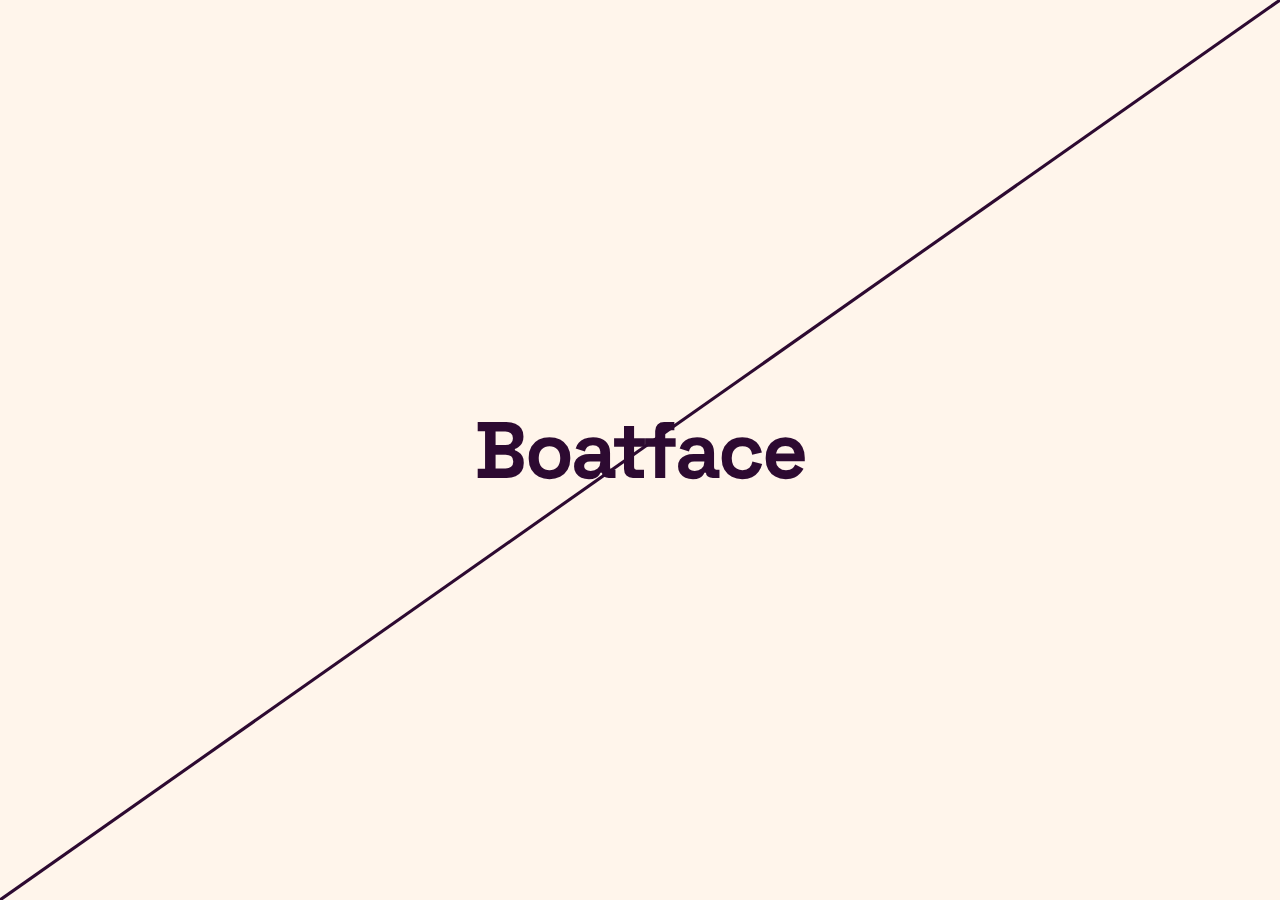
==== index.html @ 2e62689f "Create index.html" ====
<!DOCTYPE html>
<html lang="en">
<head>
    <meta charset="UTF-8">
    <meta name="viewport" content="width=device-width, initial-scale=1.0">
    <title>Boatface</title>
    <link rel="preconnect" href="https://fonts.googleapis.com">
    <link rel="preconnect" href="https://fonts.gstatic.com" crossorigin>
    <link href="https://fonts.googleapis.com/css2?family=Space+Grotesk:wght@700&display=swap" rel="stylesheet">
    <style>
        body {
            margin: 0;
            height: 100vh;
            background-color: #FFF5EB;
            display: flex;
            justify-content: center;
            align-items: center;
            overflow: hidden;
            position: relative;
        }

        h1 {
            font-family: 'Space Grotesk', sans-serif;
            font-size: 5rem;
            color: #2D0A31;
            z-index: 2;
            letter-spacing: -0.03em;
        }

        svg {
            position: absolute;
            width: 100%;
            height: 100%;
            z-index: 1;
        }
    </style>
</head>
<body>
    <svg viewBox="0 0 100 100" preserveAspectRatio="none">
        <line x1="0" y1="100" x2="100" y2="0" stroke="#2D0A31" stroke-width="0.3"/>
    </svg>
    <h1>Boatface</h1>
</body>
</html>
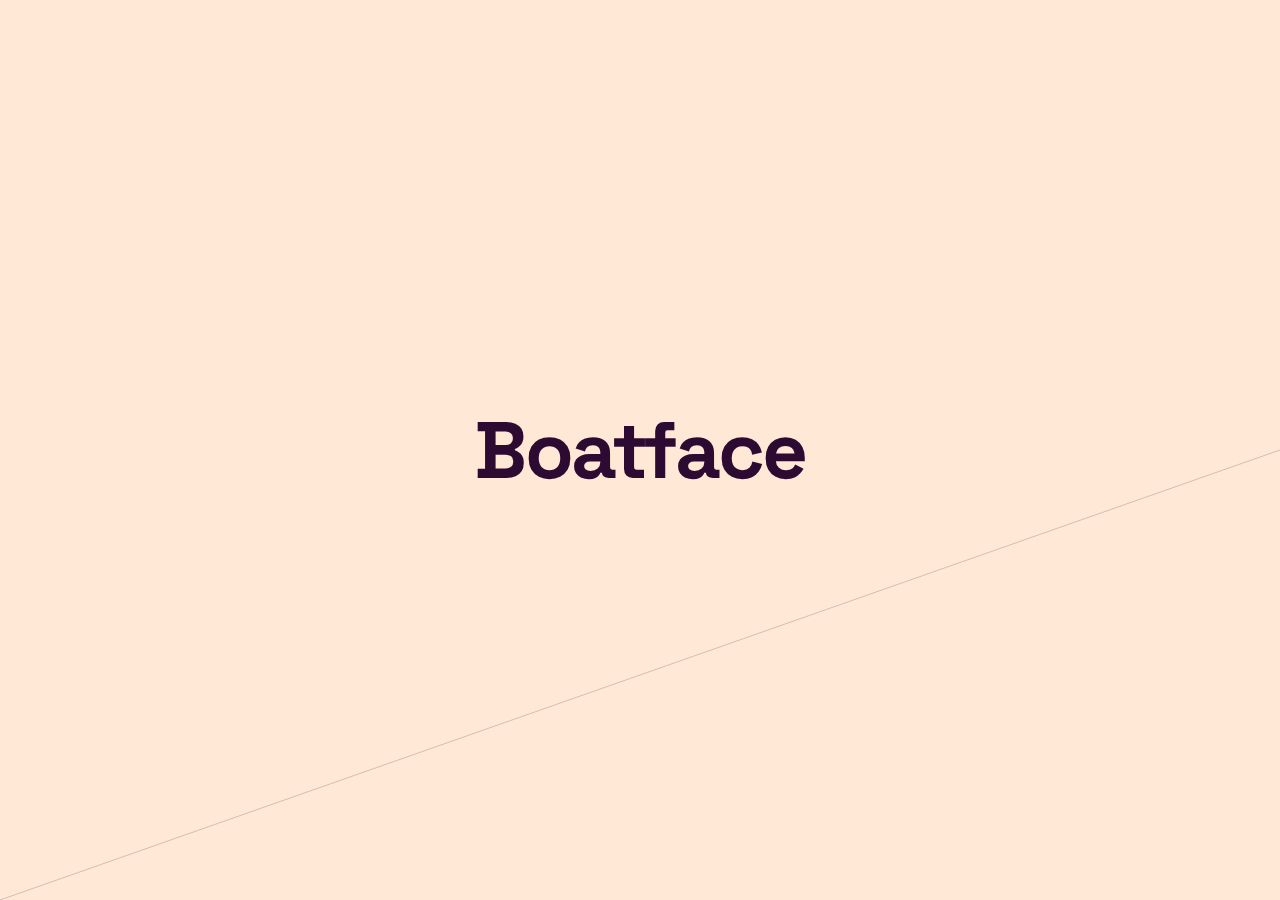
==== commit b9fb04a8: "Update index.html" ====
--- a/index.html
+++ b/index.html
@@ -11,7 +11,7 @@
         body {
             margin: 0;
             height: 100vh;
-            background-color: #FFF5EB;
+            background-color: #FFE8D6;
             display: flex;
             justify-content: center;
             align-items: center;
@@ -37,7 +37,15 @@
 </head>
 <body>
     <svg viewBox="0 0 100 100" preserveAspectRatio="none">
-        <line x1="0" y1="100" x2="100" y2="0" stroke="#2D0A31" stroke-width="0.3"/>
+        <defs>
+            <linearGradient id="lineGradient" x1="0%" y1="100%" x2="100%" y2="0%">
+                <stop offset="0%" style="stroke-width:2;"/>
+                <stop offset="100%" style="stroke-width:0.1;"/>
+            </linearGradient>
+        </defs>
+        <line x1="0" y1="100" x2="100" y2="50" stroke="#2D0A31" stroke-width="1.5" vector-effect="non-scaling-stroke">
+            <animate attributeName="stroke-width" values="2;0.2" dur="1ms" fill="freeze"/>
+        </line>
     </svg>
     <h1>Boatface</h1>
 </body>
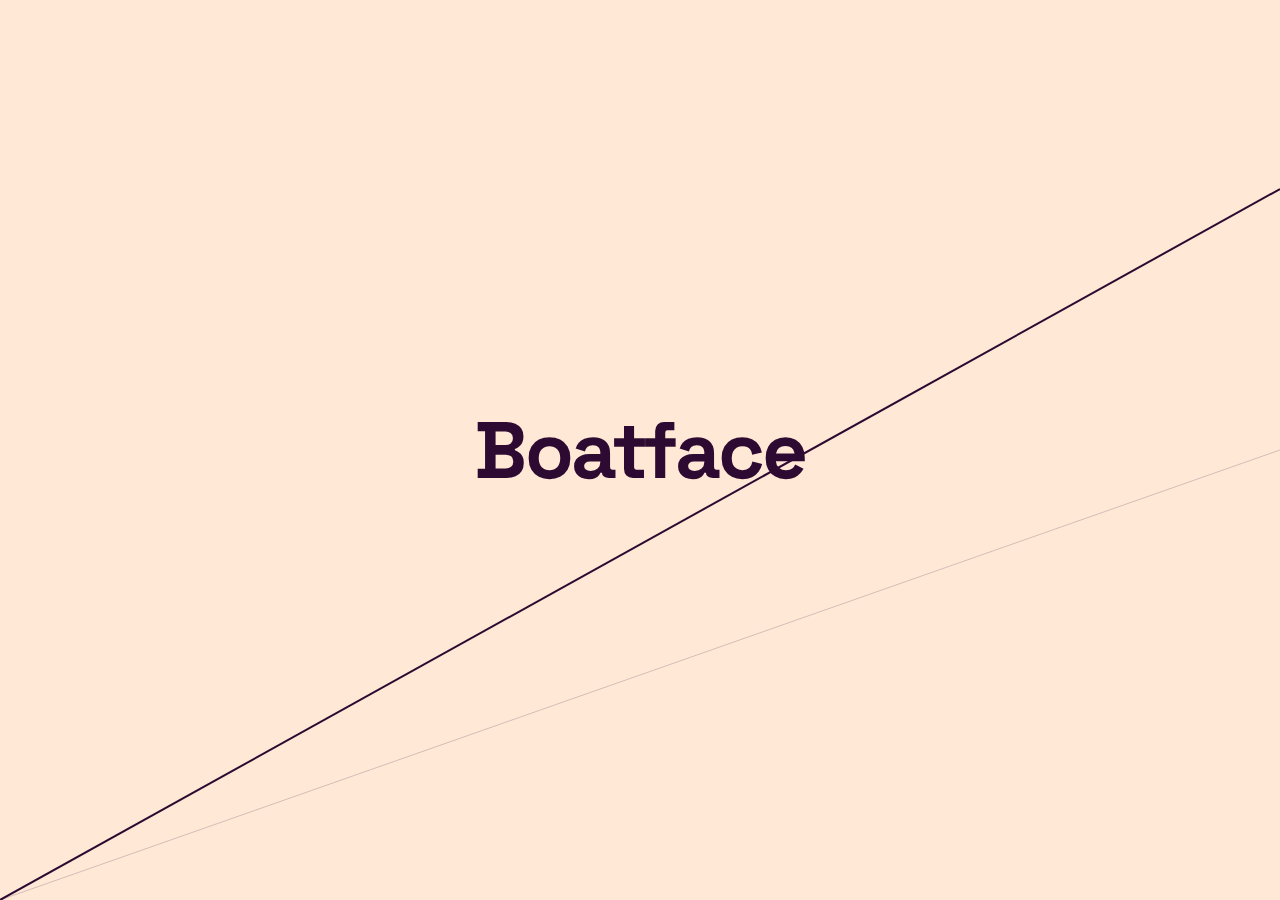
==== commit 31f81f25: "Update index.html" ====
--- a/index.html
+++ b/index.html
@@ -46,6 +46,10 @@
         <line x1="0" y1="100" x2="100" y2="50" stroke="#2D0A31" stroke-width="1.5" vector-effect="non-scaling-stroke">
             <animate attributeName="stroke-width" values="2;0.2" dur="1ms" fill="freeze"/>
         </line>
+        <line x1="0" y1="100" x2="100" y2="21" stroke="#2D0A31" stroke-width="1.5" vector-effect="non-scaling-stroke">
+            <animate attributeName="stroke-width" values="2" dur="1ms" fill="freeze"/>
+        </line>
+
     </svg>
     <h1>Boatface</h1>
 </body>
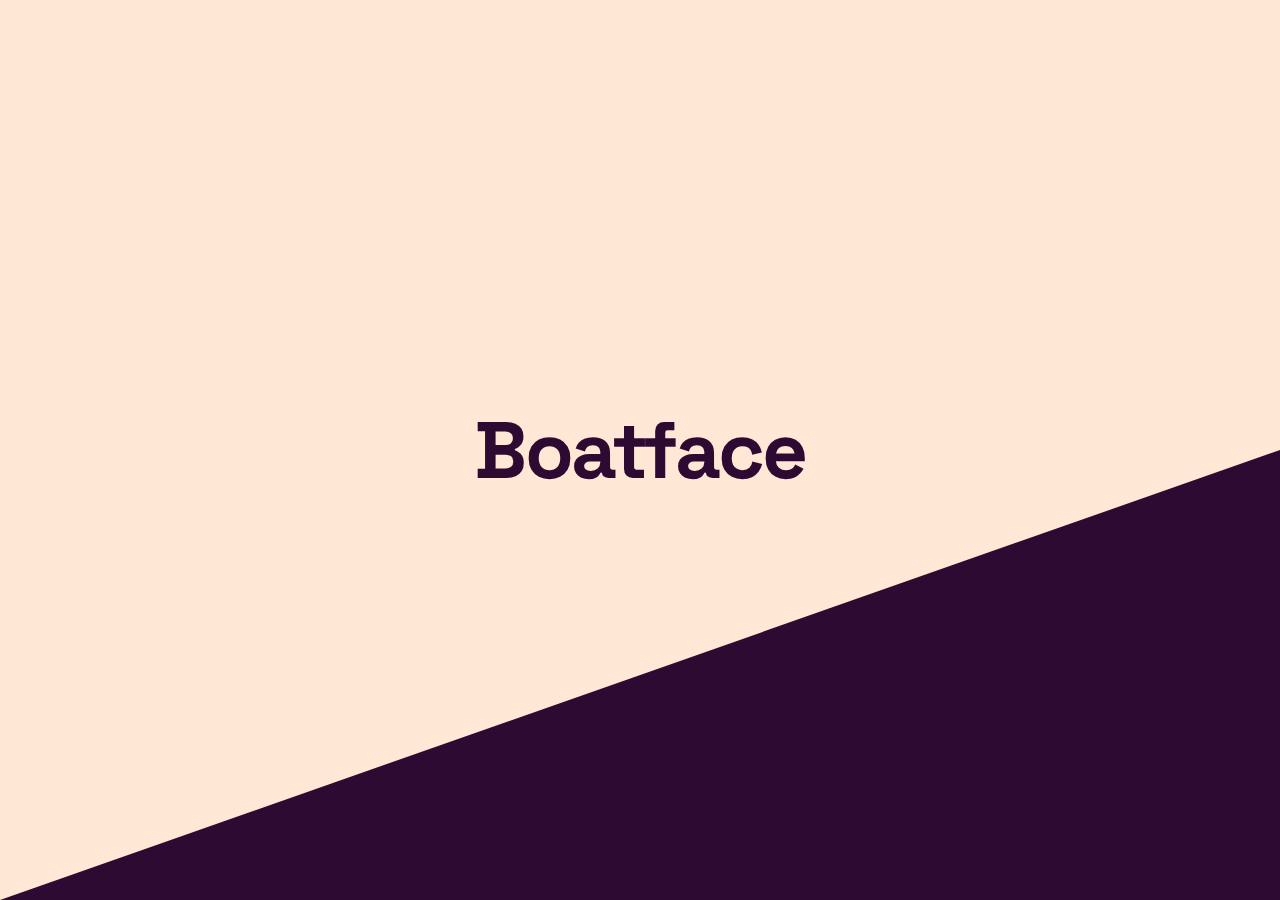
==== commit fef3536f: "Update index.html" ====
--- a/index.html
+++ b/index.html
@@ -37,19 +37,7 @@
 </head>
 <body>
     <svg viewBox="0 0 100 100" preserveAspectRatio="none">
-        <defs>
-            <linearGradient id="lineGradient" x1="0%" y1="100%" x2="100%" y2="0%">
-                <stop offset="0%" style="stroke-width:2;"/>
-                <stop offset="100%" style="stroke-width:0.1;"/>
-            </linearGradient>
-        </defs>
-        <line x1="0" y1="100" x2="100" y2="50" stroke="#2D0A31" stroke-width="1.5" vector-effect="non-scaling-stroke">
-            <animate attributeName="stroke-width" values="2;0.2" dur="1ms" fill="freeze"/>
-        </line>
-        <line x1="0" y1="100" x2="100" y2="21" stroke="#2D0A31" stroke-width="1.5" vector-effect="non-scaling-stroke">
-            <animate attributeName="stroke-width" values="2" dur="1ms" fill="freeze"/>
-        </line>
-
+        <polygon points="0,100 100,50 100,100" fill="#2D0A31"/>
     </svg>
     <h1>Boatface</h1>
 </body>
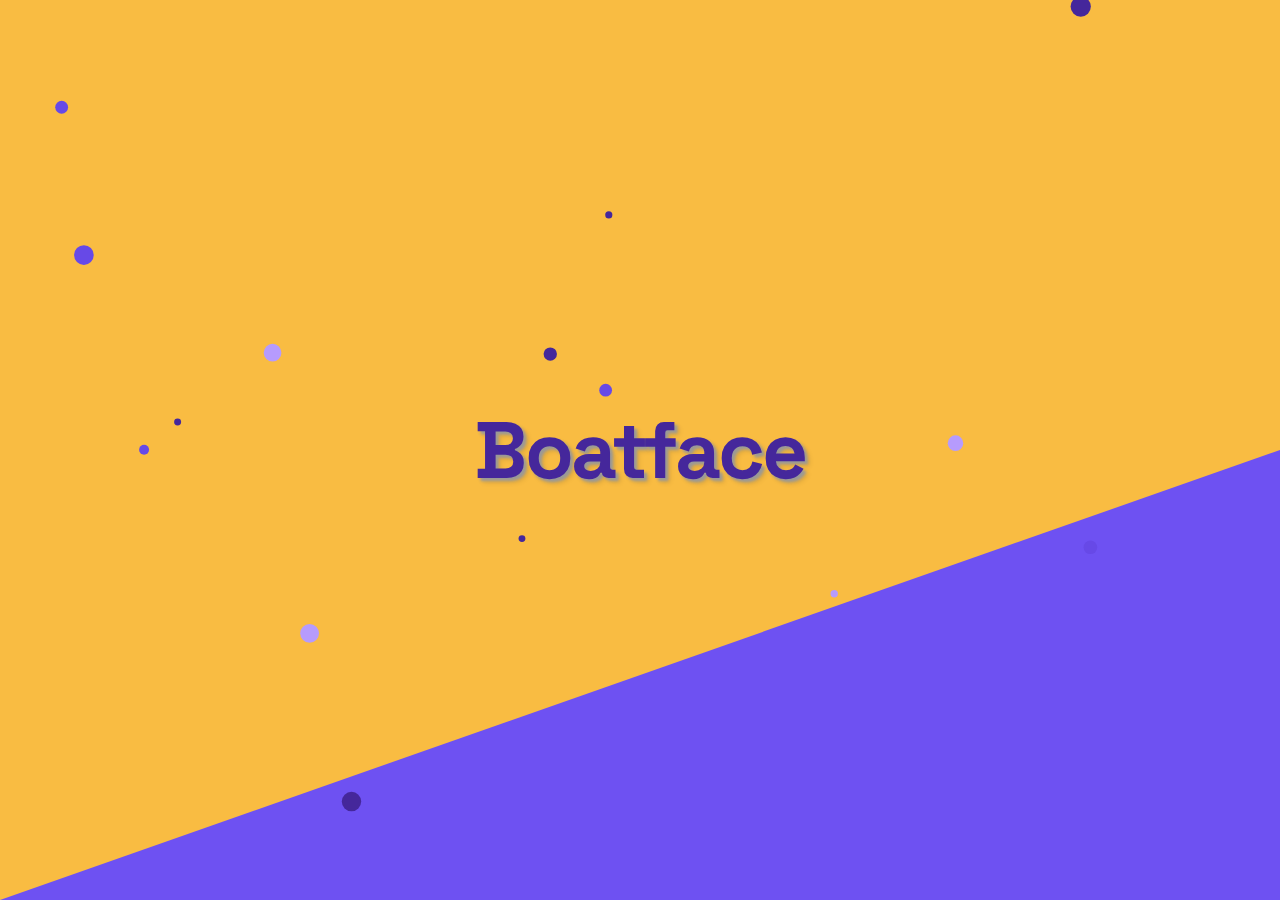
==== commit 642628dd: "Rename docs/index.html to index.html" ====
--- a/index.html
+++ b/index.html
@@ -11,7 +11,7 @@
         body {
             margin: 0;
             height: 100vh;
-            background-color: #FFE8D6;
+            background-color: #F9BC42;
             display: flex;
             justify-content: center;
             align-items: center;
@@ -22,9 +22,13 @@
         h1 {
             font-family: 'Space Grotesk', sans-serif;
             font-size: 5rem;
-            color: #2D0A31;
+            color: #45279B;
             z-index: 2;
             letter-spacing: -0.03em;
+            text-shadow: 
+               3px 3px 3px #999,
+               5px 5px 5px rgba(0, 0, 0, 0.1);
+
         }
 
         svg {
@@ -33,12 +37,73 @@
             height: 100%;
             z-index: 1;
         }
+
+   #circleSvg {
+      width: 100%;
+      height: 100%;
+    }
     </style>
+
+
 </head>
 <body>
     <svg viewBox="0 0 100 100" preserveAspectRatio="none">
-        <polygon points="0,100 100,50 100,100" fill="#2D0A31"/>
+        <polygon points="0,100 100,50 100,100" fill="#6E51F2"/>
     </svg>
+
+ <svg id="circleSvg" xmlns="http://www.w3.org/2000/svg">
+    <!-- Circle elements will be added by JavaScript -->
+  </svg>
+
+  <script>
+    
+    function debounce(func, wait) {
+        let timeout;
+        return function() {
+            clearTimeout(timeout);
+            timeout = setTimeout(() => func(), wait);
+        };
+    }
+    
+
+    function updateViewBox() {
+      const svg = document.getElementById('circleSvg');
+      const width = window.innerWidth;
+      const height = window.innerHeight;
+      const aspect = width / height;
+      
+      // If wider than tall, make height 100 units and adjust width
+      // If taller than wide, make width 100 units and adjust height
+      const viewBoxWidth = aspect >= 1 ? 100 * aspect : 100;
+      const viewBoxHeight = aspect >= 1 ? 100 : 100 / aspect;
+      
+      svg.setAttribute('viewBox', `0 0 ${viewBoxWidth} ${viewBoxHeight}`);
+      
+      // Clear existing circles
+      svg.innerHTML = '';
+      
+      // Create 21 circles with the correct distribution
+      const colors = [
+        '#45279B', '#45279B', '#45279B', '#45279B', '#45279B', '#45279B', '#45279B',
+        '#B69BFD', '#B69BFD', '#B69BFD', '#B69BFD', '#B69BFD', '#B69BFD', '#B69BFD',
+        '#6749E7', '#6749E7', '#6749E7', '#6749E7', '#6749E7', '#6749E7', '#6749E7'
+      ];
+      
+      colors.forEach(color => {
+        const circle = document.createElementNS('http://www.w3.org/2000/svg', 'circle');
+        circle.setAttribute('cx', `${Math.random() * viewBoxWidth}%`);
+        circle.setAttribute('cy', `${Math.random() * viewBoxHeight}%`);
+        circle.setAttribute('r', `${Math.random() * 0.7 + 0.3}%`); // between 0.3% and 1% of viewport diagonal
+        circle.setAttribute('fill', color);
+        svg.appendChild(circle);
+      });
+    }
+
+    // Update on load and resize
+    window.addEventListener('load', updateViewBox);
+    window.addEventListener('resize', debounce(updateViewBox, 500)); // 500ms delay
+  </script>
+
     <h1>Boatface</h1>
 </body>
 </html>
